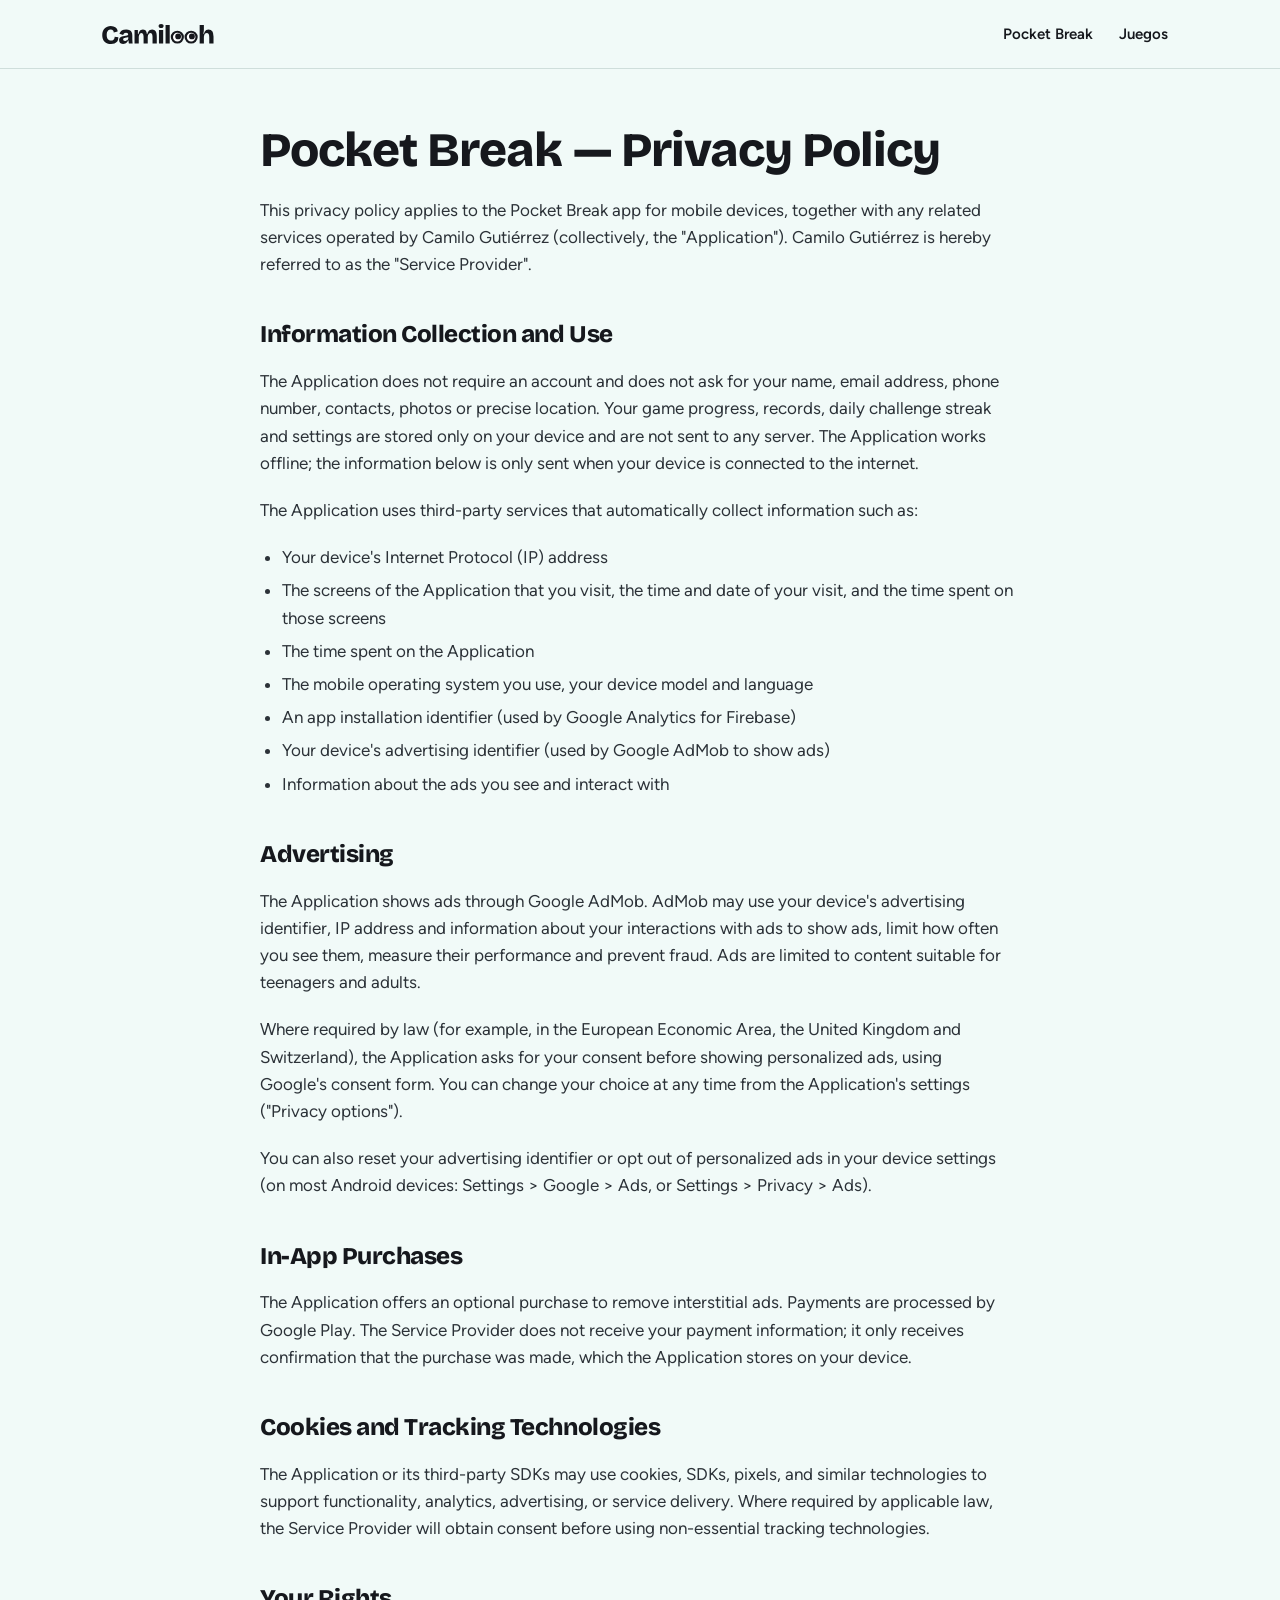
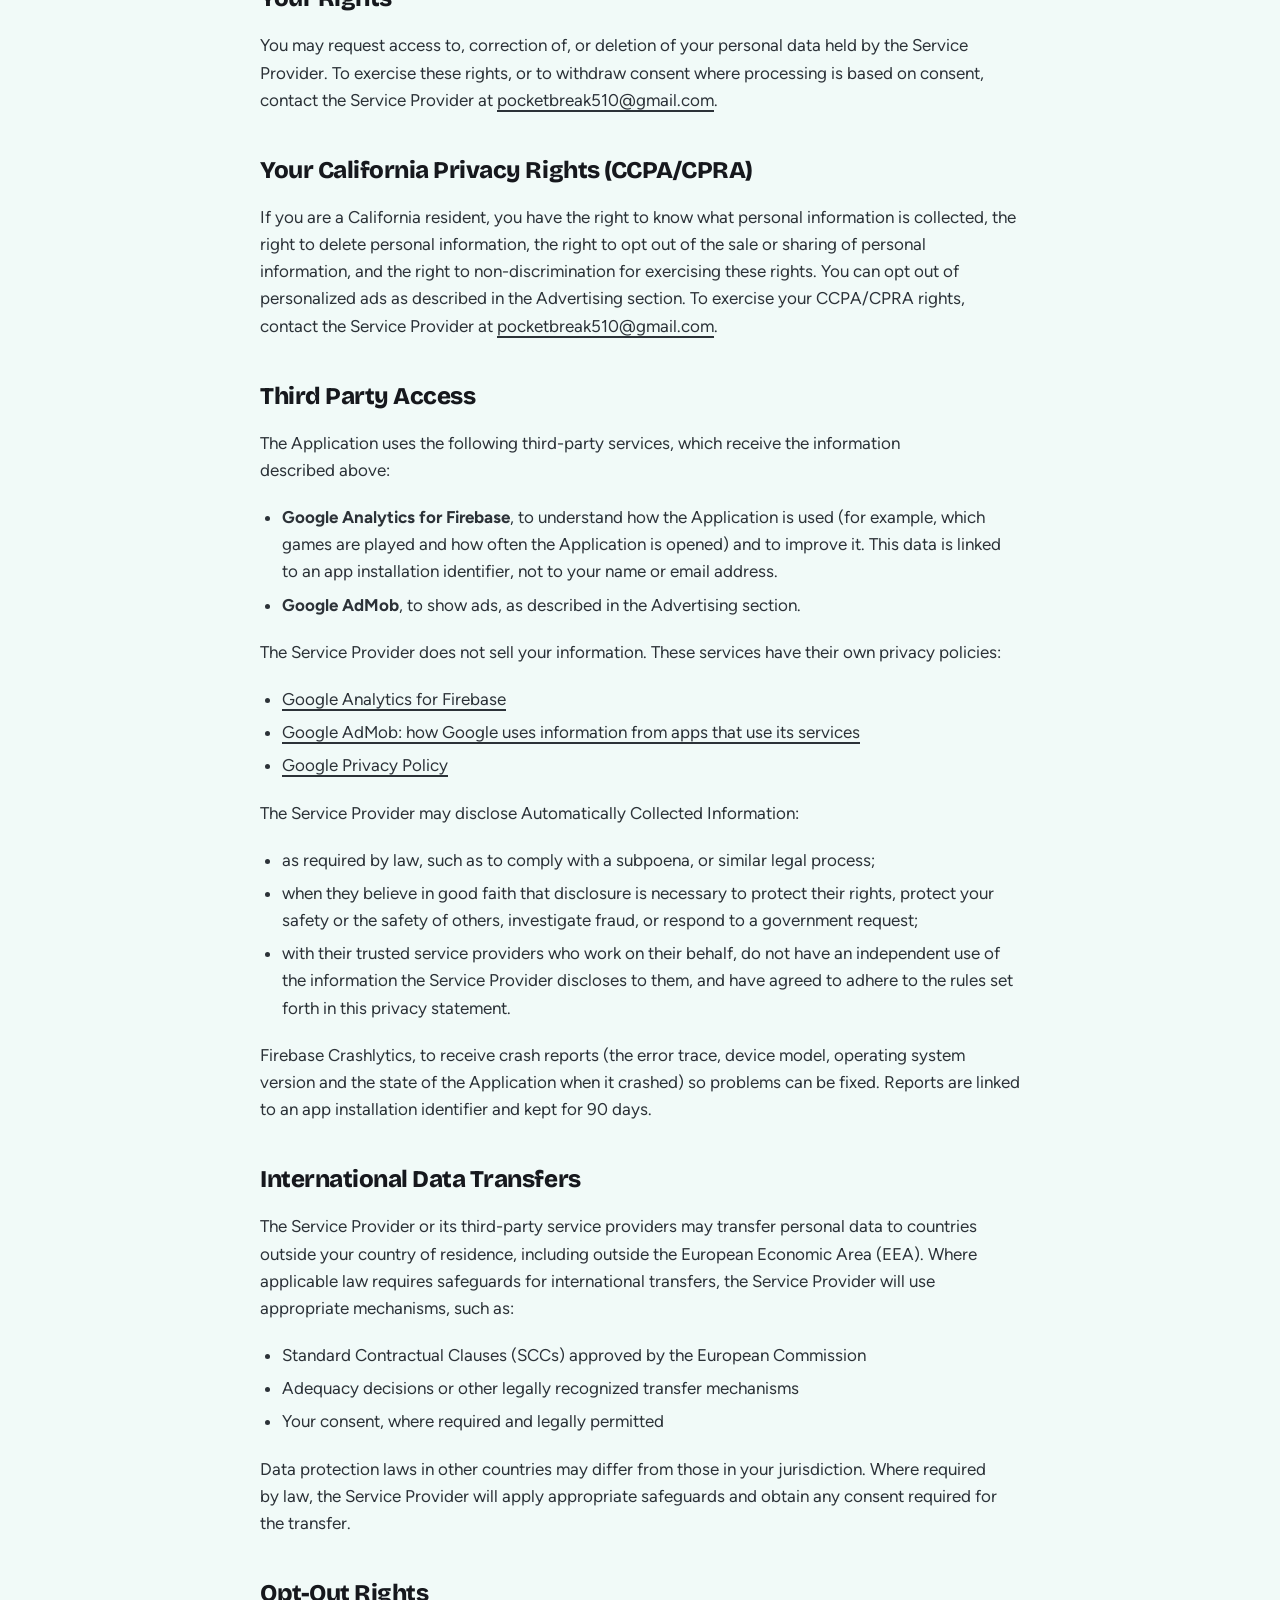
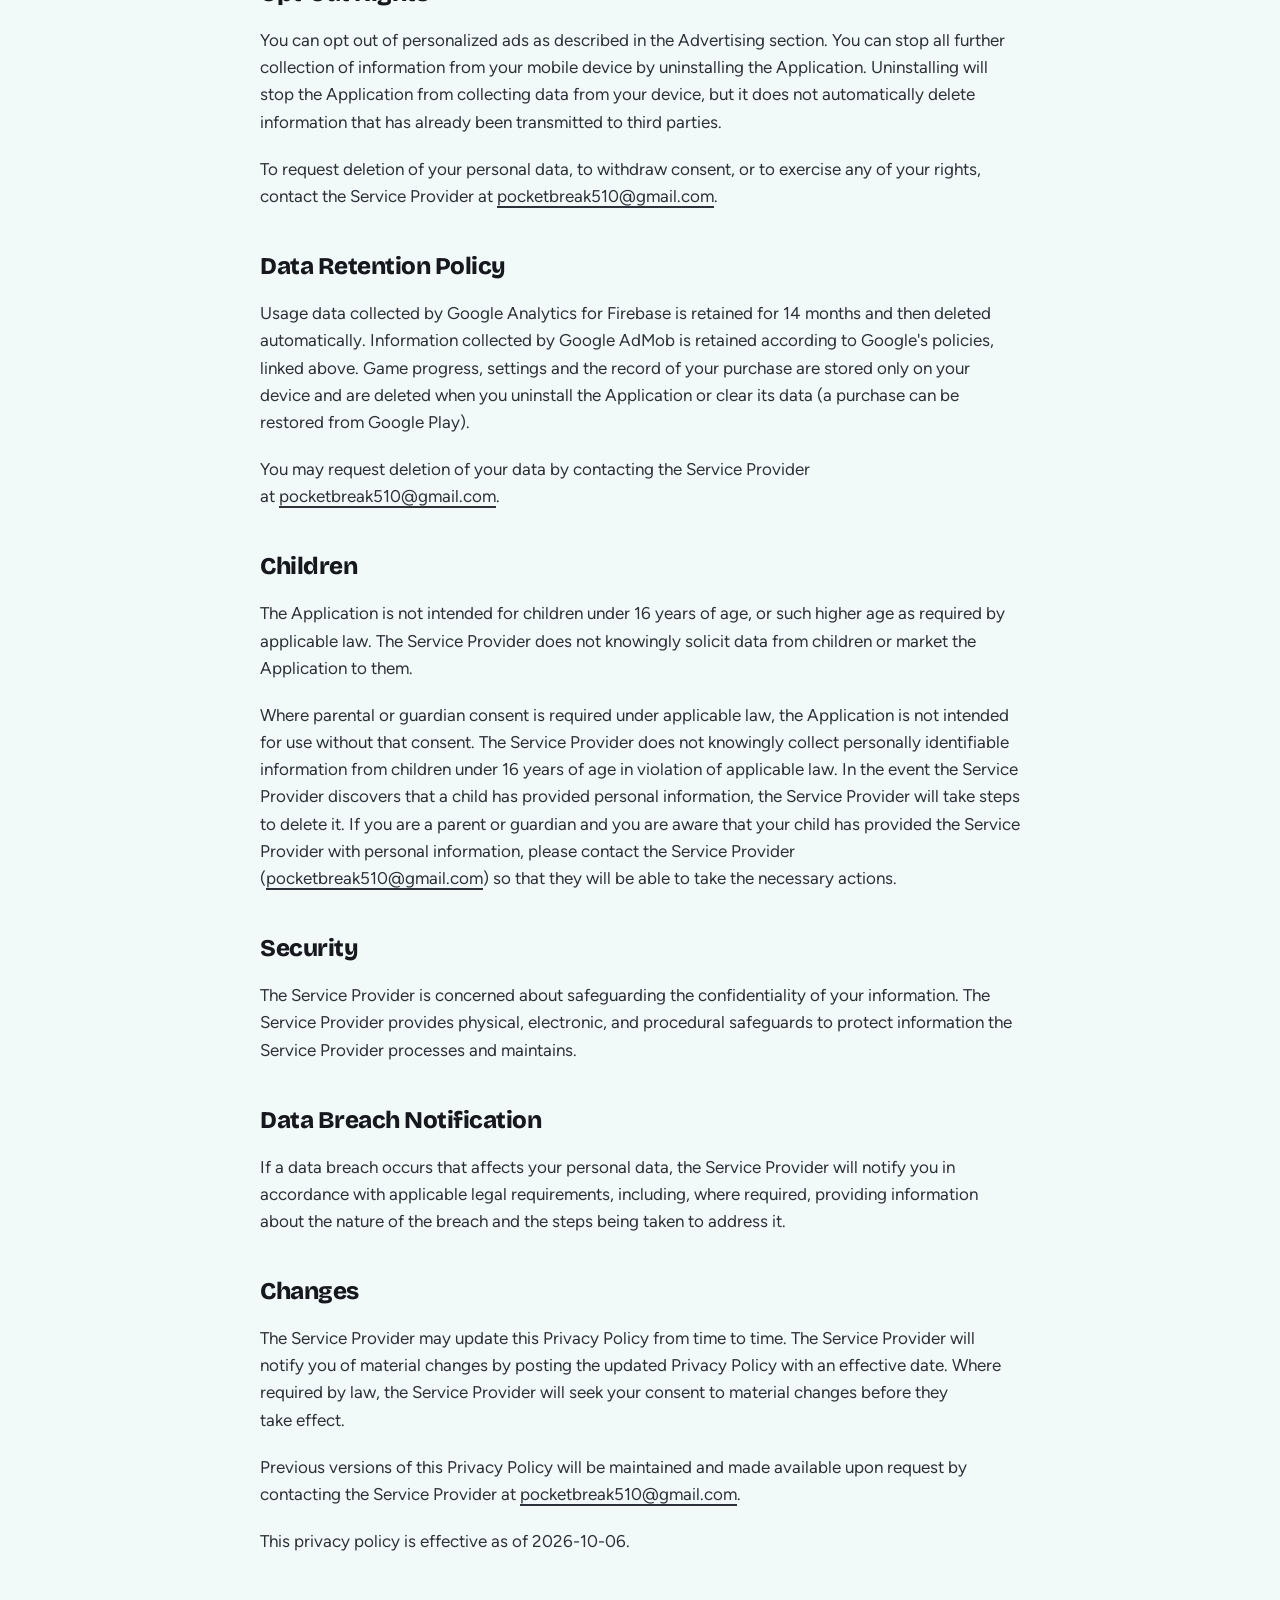
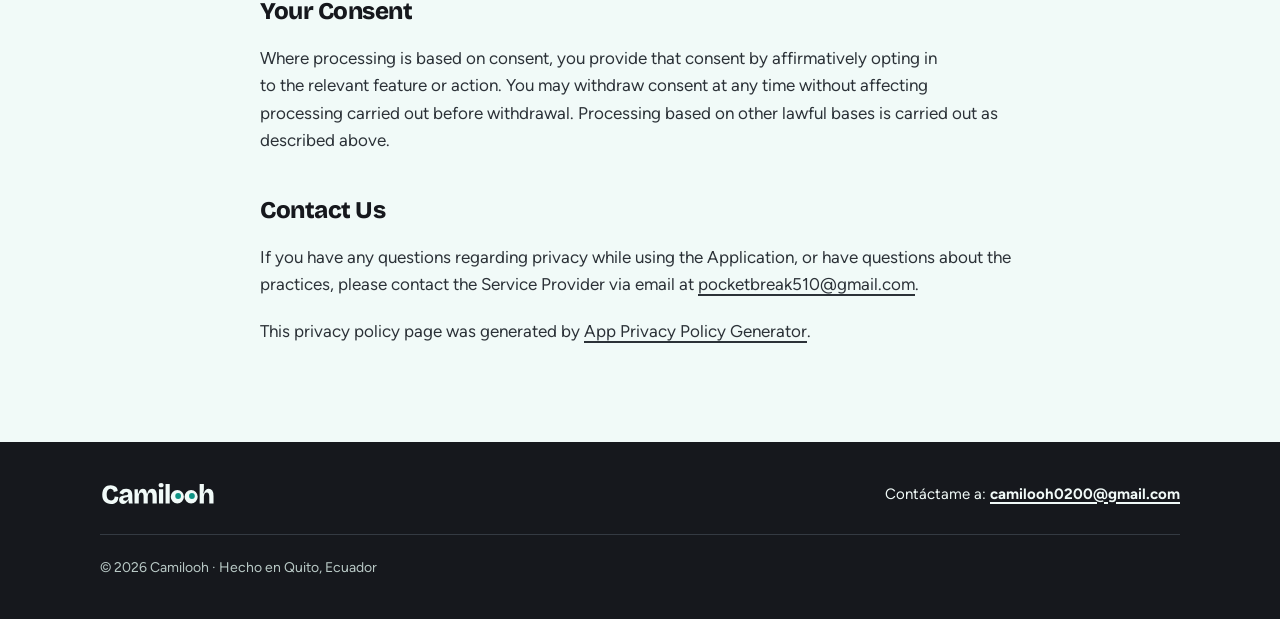
==== juegos/pocket-break/privacidad/index.html @ daf1d714 "Añadir la política de privacidad de Pocket Break a la web Copia íntegra de la política publicada en " ====
<!doctype html>
<html lang="en">
<head>
  <meta charset="utf-8">
  <meta name="viewport" content="width=device-width, initial-scale=1, viewport-fit=cover">
  <title>Privacy Policy · Pocket Break · Camilooh</title>
  <meta name="description" content="Privacy policy of Pocket Break, by Camilooh.">
  <meta name="theme-color" content="#F1FAF8">
  <link rel="icon" href="../../../assets/img/camilooh-icono.svg" type="image/svg+xml">
  <link rel="stylesheet" href="../../../assets/styles.css">
</head>
<body>
  <header class="cabecera con-borde">
    <div class="contenedor">
      <a href="../../../" aria-label="Camilooh"><img class="marca" src="../../../assets/img/camilooh-logo-tinta.svg" alt="Camilooh" width="116" height="30"></a>
      <nav aria-label="Principal"><ul class="menu"><li><a href="../" lang="es">Pocket Break</a></li><li><a href="../../../#juegos" lang="es">Juegos</a></li></ul></nav>
    </div>
  </header>

  <main class="documento">
    <div class="contenedor">
      <h1>Pocket Break — Privacy Policy</h1>
      <p>This privacy policy applies to the Pocket Break app for mobile devices, together with any related services operated by Camilo Gutiérrez (collectively, the "Application"). Camilo Gutiérrez is hereby referred to as the "Service Provider".</p>
      <h2>Information Collection and Use</h2>
      <p>The Application does not require an account and does not ask for your name, email address, phone number, contacts, photos or precise location. Your game progress, records, daily challenge streak and settings are stored only on your device and are not sent to any server. The Application works offline; the information below is only sent when your device is connected to the internet.</p>
      <p>The Application uses third-party services that automatically collect information such as:</p>
      <ul>
        <li>Your device's Internet Protocol (IP) address</li>
        <li>The screens of the Application that you visit, the time and date of your visit, and the time spent on those screens</li>
        <li>The time spent on the Application</li>
        <li>The mobile operating system you use, your device model and language</li>
        <li>An app installation identifier (used by Google Analytics for Firebase)</li>
        <li>Your device's advertising identifier (used by Google AdMob to show ads)</li>
        <li>Information about the ads you see and interact with</li>
      </ul>
      <h2>Advertising</h2>
      <p>The Application shows ads through Google AdMob. AdMob may use your device's advertising identifier, IP address and information about your interactions with ads to show ads, limit how often you see them, measure their performance and prevent fraud. Ads are limited to content suitable for teenagers and adults.</p>
      <p>Where required by law (for example, in the European Economic Area, the United Kingdom and Switzerland), the Application asks for your consent before showing personalized ads, using Google's consent form. You can change your choice at any time from the Application's settings ("Privacy options").</p>
      <p>You can also reset your advertising identifier or opt out of personalized ads in your device settings (on most Android devices: Settings &gt; Google &gt; Ads, or Settings &gt; Privacy &gt; Ads).</p>
      <h2>In-App Purchases</h2>
      <p>The Application offers an optional purchase to remove interstitial ads. Payments are processed by Google Play. The Service Provider does not receive your payment information; it only receives confirmation that the purchase was made, which the Application stores on your device.</p>
      <h2>Cookies and Tracking Technologies</h2>
      <p>The Application or its third-party SDKs may use cookies, SDKs, pixels, and similar technologies to support functionality, analytics, advertising, or service delivery. Where required by applicable law, the Service Provider will obtain consent before using non-essential tracking technologies.</p>
      <h2>Your Rights</h2>
      <p>You may request access to, correction of, or deletion of your personal data held by the Service Provider. To exercise these rights, or to withdraw consent where processing is based on consent, contact the Service Provider at <a href="mailto:pocketbreak510@gmail.com">pocketbreak510@gmail.com</a>.</p>
      <h2>Your California Privacy Rights (CCPA/CPRA)</h2>
      <p>If you are a California resident, you have the right to know what personal information is collected, the right to delete personal information, the right to opt out of the sale or sharing of personal information, and the right to non-discrimination for exercising these rights. You can opt out of personalized ads as described in the Advertising section. To exercise your CCPA/CPRA rights, contact the Service Provider at <a href="mailto:pocketbreak510@gmail.com">pocketbreak510@gmail.com</a>.</p>
      <h2>Third Party Access</h2>
      <p>The Application uses the following third-party services, which receive the information described above:</p>
      <ul>
        <li><strong>Google Analytics for Firebase</strong>, to understand how the Application is used (for example, which games are played and how often the Application is opened) and to improve it. This data is linked to an app installation identifier, not to your name or email address.</li>
        <li><strong>Google AdMob</strong>, to show ads, as described in the Advertising section.</li>
      </ul>
      <p>The Service Provider does not sell your information. These services have their own privacy policies:</p>
      <ul>
        <li><a href="https://firebase.google.com/support/privacy" target="_blank" rel="noopener">Google Analytics for Firebase</a></li>
        <li><a href="https://policies.google.com/technologies/partner-sites" target="_blank" rel="noopener">Google AdMob: how Google uses information from apps that use its services</a></li>
        <li><a href="https://policies.google.com/privacy" target="_blank" rel="noopener">Google Privacy Policy</a></li>
      </ul>
      <p>The Service Provider may disclose Automatically Collected Information:</p>
      <ul>
        <li>as required by law, such as to comply with a subpoena, or similar legal process;</li>
        <li>when they believe in good faith that disclosure is necessary to protect their rights, protect your safety or the safety of others, investigate fraud, or respond to a government request;</li>
        <li>with their trusted service providers who work on their behalf, do not have an independent use of the information the Service Provider discloses to them, and have agreed to adhere to the rules set forth in this privacy statement.</li>
      </ul>
      <p>Firebase Crashlytics, to receive crash reports (the error trace, device model, operating system version and the state of the Application when it crashed) so problems can be fixed. Reports are linked to an app installation identifier and kept for 90 days.</p>
      <h2>International Data Transfers</h2>
      <p>The Service Provider or its third-party service providers may transfer personal data to countries outside your country of residence, including outside the European Economic Area (EEA). Where applicable law requires safeguards for international transfers, the Service Provider will use appropriate mechanisms, such as:</p>
      <ul>
        <li>Standard Contractual Clauses (SCCs) approved by the European Commission</li>
        <li>Adequacy decisions or other legally recognized transfer mechanisms</li>
        <li>Your consent, where required and legally permitted</li>
      </ul>
      <p>Data protection laws in other countries may differ from those in your jurisdiction. Where required by law, the Service Provider will apply appropriate safeguards and obtain any consent required for the transfer.</p>
      <h2>Opt-Out Rights</h2>
      <p>You can opt out of personalized ads as described in the Advertising section. You can stop all further collection of information from your mobile device by uninstalling the Application. Uninstalling will stop the Application from collecting data from your device, but it does not automatically delete information that has already been transmitted to third parties.</p>
      <p>To request deletion of your personal data, to withdraw consent, or to exercise any of your rights, contact the Service Provider at <a href="mailto:pocketbreak510@gmail.com">pocketbreak510@gmail.com</a>.</p>
      <h2>Data Retention Policy</h2>
      <p>Usage data collected by Google Analytics for Firebase is retained for 14 months and then deleted automatically. Information collected by Google AdMob is retained according to Google's policies, linked above. Game progress, settings and the record of your purchase are stored only on your device and are deleted when you uninstall the Application or clear its data (a purchase can be restored from Google Play).</p>
      <p>You may request deletion of your data by contacting the Service Provider at <a href="mailto:pocketbreak510@gmail.com">pocketbreak510@gmail.com</a>.</p>
      <h2>Children</h2>
      <p>The Application is not intended for children under 16 years of age, or such higher age as required by applicable law. The Service Provider does not knowingly solicit data from children or market the Application to them.</p>
      <p>Where parental or guardian consent is required under applicable law, the Application is not intended for use without that consent. The Service Provider does not knowingly collect personally identifiable information from children under 16 years of age in violation of applicable law. In the event the Service Provider discovers that a child has provided personal information, the Service Provider will take steps to delete it. If you are a parent or guardian and you are aware that your child has provided the Service Provider with personal information, please contact the Service Provider (<a href="mailto:pocketbreak510@gmail.com">pocketbreak510@gmail.com</a>) so that they will be able to take the necessary actions.</p>
      <h2>Security</h2>
      <p>The Service Provider is concerned about safeguarding the confidentiality of your information. The Service Provider provides physical, electronic, and procedural safeguards to protect information the Service Provider processes and maintains.</p>
      <h2>Data Breach Notification</h2>
      <p>If a data breach occurs that affects your personal data, the Service Provider will notify you in accordance with applicable legal requirements, including, where required, providing information about the nature of the breach and the steps being taken to address it.</p>
      <h2>Changes</h2>
      <p>The Service Provider may update this Privacy Policy from time to time. The Service Provider will notify you of material changes by posting the updated Privacy Policy with an effective date. Where required by law, the Service Provider will seek your consent to material changes before they take effect.</p>
      <p>Previous versions of this Privacy Policy will be maintained and made available upon request by contacting the Service Provider at <a href="mailto:pocketbreak510@gmail.com">pocketbreak510@gmail.com</a>.</p>
      <p>This privacy policy is effective as of 2026-10-06.</p>
      <h2>Your Consent</h2>
      <p>Where processing is based on consent, you provide that consent by affirmatively opting in to the relevant feature or action. You may withdraw consent at any time without affecting processing carried out before withdrawal. Processing based on other lawful bases is carried out as described above.</p>
      <h2>Contact Us</h2>
      <p>If you have any questions regarding privacy while using the Application, or have questions about the practices, please contact the Service Provider via email at <a href="mailto:pocketbreak510@gmail.com">pocketbreak510@gmail.com</a>.</p>
      <p>This privacy policy page was generated by <a href="https://app-privacy-policy-generator.nisrulz.com/" target="_blank" rel="noopener">App Privacy Policy Generator</a>.</p>
    </div>
  </main>

  <footer class="pie" lang="es">
    <div class="contenedor">
      <div class="pie-arriba">
        <img class="marca" src="../../../assets/img/camilooh-logo-claro.svg" alt="Camilooh" width="116" height="30">
        <p class="pie-contacto">Contáctame a: <a href="mailto:camilooh0200@gmail.com">camilooh0200@gmail.com</a></p>
      </div>
      <div class="pie-abajo"><p>© 2026 Camilooh · Hecho en Quito, Ecuador</p></div>
    </div>
  </footer>
</body>
</html>
---- assets/styles.css ----
/* Camilooh — el álbum de cromos. Colores y fuentes de la guía de marca. */

@font-face { font-family: 'Bricolage Grotesque'; font-weight: 800; font-display: swap; src: url('fonts/bricolage-grotesque-latin-800-normal.woff2') format('woff2'); }
@font-face { font-family: 'Figtree'; font-weight: 400; font-display: swap; src: url('fonts/figtree-latin-400-normal.woff2') format('woff2'); }
@font-face { font-family: 'Figtree'; font-weight: 600; font-display: swap; src: url('fonts/figtree-latin-600-normal.woff2') format('woff2'); }
@font-face { font-family: 'Figtree'; font-weight: 700; font-display: swap; src: url('fonts/figtree-latin-700-normal.woff2') format('woff2'); }

:root {
  --verde: #0E9384;
  --tapa: #0A6F64;          /* tapas del álbum: fondos con texto encima */
  --tinta: #16181D;
  --rosa: #FF4F8B;
  --amarillo: #FFE066;
  --papel: #F1FAF8;          /* hojas del álbum */
  --blanco: #FFFFFF;          /* borde troquelado de los cromos */
  --gris: #4F5A61;
  --hueco: #9DB3AF;          /* línea punteada de los huecos */
  --linea: #CFDEDB;

  --f-titulo: 'Bricolage Grotesque', 'Segoe UI', system-ui, sans-serif;
  --f-texto: 'Figtree', system-ui, -apple-system, 'Segoe UI', sans-serif;

  --ancho: 1080px;
  --radio-cromo: 14px;
  color-scheme: light;
  accent-color: var(--verde);
}

* { box-sizing: border-box; }
html { scroll-behavior: smooth; -webkit-text-size-adjust: 100%; scrollbar-color: var(--verde) var(--papel); }
@media (prefers-reduced-motion: reduce) { html { scroll-behavior: auto; } }
body { margin: 0; background: var(--papel); color: var(--tinta); font: 400 17px/1.6 var(--f-texto); caret-color: var(--verde); -webkit-font-smoothing: antialiased; }
::selection { background: var(--verde); color: var(--papel); }
img, svg { display: block; max-width: 100%; height: auto; }
a { color: inherit; text-decoration-thickness: 1.5px; text-underline-offset: .22em; }
h1, h2, h3 { margin: 0; font-family: var(--f-titulo); font-weight: 800; letter-spacing: -.02em; line-height: 1.08; text-wrap: balance; }
p { margin: 0; text-wrap: pretty; }
:focus-visible { outline: 3px solid var(--rosa); outline-offset: 3px; border-radius: 4px; }

.contenedor { width: 100%; max-width: calc(var(--ancho) + 40px); margin: 0 auto; padding-left: max(20px, env(safe-area-inset-left, 0px)); padding-right: max(20px, env(safe-area-inset-right, 0px)); }
.saltar { position: absolute; left: -999px; top: 8px; background: var(--tinta); color: var(--papel); padding: 10px 14px; border-radius: 8px; z-index: 20; }
.saltar:focus { left: 8px; }

/* ---------- Botones ---------- */
.boton {
  display: inline-flex; align-items: center; gap: 10px;
  font: 700 15px/1 var(--f-texto); text-decoration: none; white-space: nowrap;
  padding: 14px 20px; border-radius: 999px; border: 2px solid var(--tinta);
  background: var(--tinta); color: var(--papel);
  transition: background-color .18s, color .18s, border-color .18s, transform .12s;
}
.boton:hover { background: var(--tapa); border-color: var(--tapa); }
.boton:active { transform: scale(.97); }
.boton svg { width: 16px; height: 16px; flex: none; }
.boton-linea { background: transparent; color: var(--tinta); }
.boton-linea:hover { background: var(--tinta); color: var(--papel); border-color: var(--tinta); }
@media (prefers-reduced-motion: reduce) { .boton { transition: none; } }

/* ---------- Cabecera ---------- */
.cabecera { position: sticky; top: env(safe-area-inset-top, 0px); z-index: 10; background: var(--papel); border-bottom: 1px solid transparent; transition: border-color .2s; }
body::before { content: ""; position: fixed; inset: 0 0 auto; height: env(safe-area-inset-top, 0px); background: var(--papel); z-index: 11; }
.cabecera.con-borde { border-bottom-color: var(--linea); }
.cabecera .contenedor { display: flex; align-items: center; justify-content: space-between; gap: 16px; padding-block: 14px; }
.cabecera .marca { width: 116px; }
.menu { display: flex; gap: 2px; list-style: none; margin: 0; padding: 0; }
.menu a { display: block; padding: 8px 12px; font-weight: 600; font-size: 15px; text-decoration: none; border-radius: 999px; transition: background-color .15s; }
.menu a:hover { background: var(--blanco); }
@media (max-width: 520px) { .menu li.opcional { display: none; } .cabecera .marca { width: 104px; } .menu a { padding: 8px 10px; } }

/* ---------- Tapa del álbum ---------- */
.tapa { padding-block: clamp(20px, 3vw, 32px) 0; }
.tapa-frente {
  background: var(--tapa); color: var(--papel); border-radius: 22px;
  padding: clamp(28px, 5vw, 56px); display: grid; grid-template-columns: 1fr; gap: 24px;
  position: relative; overflow: hidden;
}
.tapa-frente::after { /* lomo del álbum */
  content: ""; position: absolute; inset: 0 auto 0 0; width: 14px; background: rgba(0, 0, 0, .14);
}
.tapa-frente .logo-tapa { margin: 0; width: min(100%, 420px); grid-column: 1 / -1; }
.tapa-frente .bajada { font-size: clamp(17px, 1.6vw, 19px); line-height: 1.55; max-width: 52ch; }

/* ---------- Hojas del álbum ---------- */
.hoja { padding-block: clamp(56px, 8vw, 96px); position: relative; }
.hoja + .hoja { border-top: 1px solid var(--linea); }
.hoja-cabeza { display: flex; flex-wrap: wrap; align-items: baseline; justify-content: space-between; gap: 8px 24px; margin-bottom: clamp(28px, 4vw, 44px); }
.hoja-cabeza h2 { font-size: clamp(30px, 3.6vw, 42px); }
.hoja-cabeza p { color: var(--gris); max-width: 46ch; }

/* Página del dueño */
.dueno { display: grid; grid-template-columns: minmax(0, 5fr) minmax(0, 7fr); gap: clamp(28px, 5vw, 72px); align-items: start; }
.dueno h2 { font-size: clamp(28px, 3.2vw, 38px); }
.dueno .acciones { display: flex; flex-wrap: wrap; gap: 10px; margin-top: 24px; }
.dueno .pegatina-ojos { width: 120px; margin-top: 28px; background: var(--verde); border: 6px solid var(--blanco); border-radius: 18px; padding: 16px 14px; transform: rotate(-4deg); box-shadow: 0 1px 0 rgba(22, 24, 29, .06), 0 8px 18px rgba(22, 24, 29, .08); }
.campos { margin: 0; }
.campos div { display: grid; grid-template-columns: 8.5em minmax(0, 1fr); gap: 12px; align-items: baseline; padding: 14px 0 6px; border-bottom: 1.5px dotted var(--hueco); }
.campos dt { font-size: 14px; color: var(--gris); }
.campos dd { margin: 0; font-weight: 600; font-size: 18px; color: var(--tapa); }
@media (max-width: 760px) { .dueno { grid-template-columns: 1fr; } }
@media (max-width: 420px) { .campos div { grid-template-columns: 7em minmax(0, 1fr); } .campos dd { font-size: 16px; } }

/* ---------- Colección de juegos ---------- */
.coleccion { display: grid; grid-template-columns: repeat(12, minmax(0, 1fr)); gap: clamp(24px, 4vw, 48px) clamp(20px, 3vw, 36px); align-items: start; }
.casilla { display: flex; flex-direction: column; gap: 18px; min-width: 0; }
.casilla-1 { grid-column: 1 / span 7; }
.casilla-2 { grid-column: 8 / span 5; }
.casilla-3 { grid-column: 8 / span 5; }
@media (max-width: 820px) { .casilla-1, .casilla-2, .casilla-3 { grid-column: 1 / -1; } }

.cromo {
  display: block; text-decoration: none; background: var(--blanco); border-radius: var(--radio-cromo); padding: 10px;
  box-shadow: 0 1px 0 rgba(22, 24, 29, .06), 0 10px 24px rgba(22, 24, 29, .10);
  transform: rotate(-1.4deg); transition: transform .35s cubic-bezier(.2, .8, .2, 1), box-shadow .35s;
}
.cromo:hover, .cromo:focus-visible { transform: rotate(0deg) translateY(-4px); box-shadow: 0 1px 0 rgba(22, 24, 29, .06), 0 18px 36px rgba(22, 24, 29, .14); }
@media (prefers-reduced-motion: reduce) { .cromo { transition: none; } .cromo:hover, .cromo:focus-visible { transform: rotate(-1.4deg); } }
.cromo .imagen { border-radius: 8px; overflow: hidden; aspect-ratio: 16 / 10; background: #EBDDC2; }
.cromo .imagen img { width: 100%; height: 100%; object-fit: cover; }
.cromo .pie-cromo { display: flex; align-items: center; justify-content: space-between; gap: 12px; padding: 12px 6px 4px; }
.cromo .nombre { font: 800 22px/1 var(--f-titulo); letter-spacing: -.02em; }
.numero { font: 800 15px/1 var(--f-titulo); font-variant-numeric: tabular-nums; background: var(--amarillo); color: var(--tinta); border-radius: 999px; padding: 6px 10px; }

.leyenda { display: flex; flex-direction: column; gap: 12px; align-items: flex-start; padding-inline: 4px; }
.leyenda p { color: var(--gris); max-width: 46ch; }
.leyenda .resumen { color: var(--tinta); font-size: 18px; }
.vida { display: flex; flex-wrap: wrap; align-items: center; gap: 6px; list-style: none; margin: 0; padding: 0; font-size: 14px; color: var(--gris); }
.vida li { display: inline-flex; align-items: center; gap: 6px; }
.vida li + li::before { content: ""; width: 18px; height: 1.5px; background: var(--hueco); }
.vida .hecho { color: var(--tapa); font-weight: 700; }
.chips { display: flex; flex-wrap: wrap; gap: 6px; list-style: none; margin: 0; padding: 0; }
.chips li { font-size: 13px; font-weight: 600; padding: 5px 10px; border-radius: 999px; border: 1px solid var(--linea); background: var(--blanco); }

.hueco {
  border: 2px dashed var(--hueco); border-radius: var(--radio-cromo); aspect-ratio: 16 / 10;
  display: grid; place-items: center; position: relative; padding: 20px;
}
.hueco .numero-hueco { position: absolute; top: 12px; left: 14px; font: 800 28px/1 var(--f-titulo); color: var(--hueco); font-variant-numeric: tabular-nums; }
.hueco .ojos { width: min(46%, 160px); }
.hueco-chico { aspect-ratio: auto; min-height: 120px; }
.hueco-chico .numero-hueco { position: static; }

/* ---------- Sobre mí ---------- */
.sobre { display: grid; grid-template-columns: minmax(0, 5fr) minmax(0, 7fr); gap: clamp(28px, 5vw, 72px); }
.sobre h2 { font-size: clamp(30px, 3.6vw, 42px); }
.sobre .texto { display: flex; flex-direction: column; gap: 16px; max-width: 60ch; }
.sobre .texto .lead { font-size: 19px; }
.sobre .texto strong { font-weight: 700; color: var(--tapa); }
.sobre .portafolio { display: flex; flex-wrap: wrap; align-items: center; gap: 16px; padding-top: 18px; border-top: 1.5px dotted var(--hueco); color: var(--gris); }
@media (max-width: 760px) { .sobre { grid-template-columns: 1fr; } }

/* ---------- Sobres de cromos (redes) ---------- */
.sobres li { display: flex; }
.sobres li > .sobre-red { flex: 1; }
.sobres { list-style: none; margin: 0; padding: 0; display: grid; grid-template-columns: repeat(4, minmax(0, 1fr)); gap: 18px; }
.sobre-red {
  --c: var(--tapa); --t: var(--papel);
  position: relative; display: flex; flex-direction: column; justify-content: space-between; gap: 28px; min-height: 200px;
  padding: 30px 18px 26px; border-radius: 10px; background: var(--c); color: var(--t); text-decoration: none;
  transition: transform .3s cubic-bezier(.2, .8, .2, 1);
}
.sobre-red::before, .sobre-red::after { /* bordes sellados del sobre */
  content: ""; position: absolute; left: 0; right: 0; height: 10px;
  background: repeating-linear-gradient(90deg, rgba(0, 0, 0, .16) 0 4px, transparent 4px 8px);
}
.sobre-red::before { top: 0; border-radius: 10px 10px 0 0; }
.sobre-red::after { bottom: 0; border-radius: 0 0 10px 10px; }
.sobre-red .red { font: 800 26px/1 var(--f-titulo); letter-spacing: -.02em; }
.sobre-red .usuario { font-weight: 700; font-size: 15px; }
.sobre-red .para { font-size: 14px; line-height: 1.45; }
.sobre-red .abrir { display: inline-flex; align-items: center; gap: 6px; font-weight: 700; font-size: 14px; }
.sobre-red .abrir svg { width: 16px; height: 16px; }
.sobre-red:hover { transform: translateY(-6px) rotate(-1deg); }
.sobres li:nth-child(2) .sobre-red { --c: var(--rosa); --t: var(--tinta); }
.sobres li:nth-child(3) .sobre-red { --c: var(--amarillo); --t: var(--tinta); }
.sobres li:nth-child(4) .sobre-red { --c: var(--tinta); --t: var(--papel); }
@media (max-width: 900px) { .sobres { grid-template-columns: repeat(2, minmax(0, 1fr)); } }
@media (max-width: 420px) { .sobres { grid-template-columns: 1fr; } .sobre-red { min-height: 0; } }
@media (prefers-reduced-motion: reduce) { .sobre-red { transition: none; } .sobre-red:hover { transform: none; } }

/* ---------- Pie ---------- */
.pie { background: var(--tinta); color: #B9C9C6; padding-block: 40px calc(40px + env(safe-area-inset-bottom, 0px)); font-size: 15px; }
.pie .contenedor { display: flex; flex-direction: column; gap: 28px; }
.pie-arriba, .pie-abajo { display: flex; flex-wrap: wrap; align-items: center; justify-content: space-between; gap: 16px 28px; }
.pie-abajo { padding-top: 22px; border-top: 1px solid #343A42; font-size: 14px; }
.pie-contacto { color: var(--papel); }
.pie-contacto a { font-weight: 700; overflow-wrap: anywhere; }
.pie .marca { width: 116px; }
.pie nav ul { display: flex; flex-wrap: wrap; gap: 6px 22px; list-style: none; margin: 0; padding: 0; }
.pie a { color: var(--papel); }

/* ---------- Ojos ---------- */
.pupil { transition: transform .14s ease-out; }
@media (prefers-reduced-motion: reduce) { .pupil { transition: none; } }

/* ---------- Páginas de texto (privacidad) ---------- */
.documento { padding-block: 56px 96px; }
.documento .contenedor { max-width: calc(760px + 40px); display: flex; flex-direction: column; gap: 20px; }
.documento h1 { font-size: clamp(34px, 5vw, 48px); }
.documento h2 { font-size: 24px; margin-top: 24px; }
.documento p, .documento li { color: #2C3238; }
.documento ul { margin: 0; padding-left: 22px; display: flex; flex-direction: column; gap: 6px; }
.documento mark { background: var(--amarillo); padding: 0 4px; border-radius: 4px; }
.nota { background: var(--blanco); border: 1px solid var(--linea); border-radius: 12px; padding: 16px 18px; font-size: 15px; }

/* ---------- Colección: segunda figurita y hueco siguiente ---------- */
.casilla-2 .cromo:not(:hover):not(:focus-visible) { transform: rotate(1.6deg); }
.casilla-3 { grid-column: 1 / -1; display: grid; grid-template-columns: minmax(0, 5fr) minmax(0, 7fr); gap: 18px clamp(20px, 3vw, 36px); align-items: center; }
.casilla-3 .hueco { aspect-ratio: 16 / 8; }
@media (max-width: 820px) { .casilla-3 { grid-template-columns: 1fr; } .casilla-3 .hueco { aspect-ratio: 16 / 9; } }
.leyenda .acciones { display: flex; flex-wrap: wrap; gap: 10px; }

/* ---------- Ficha de juego ---------- */
.volver { display: inline-flex; align-items: center; gap: 6px; font-weight: 600; font-size: 15px; text-decoration: none; color: var(--gris); margin-bottom: clamp(18px, 3vw, 28px); }
.volver:hover { color: var(--tinta); }
.volver svg { width: 16px; height: 16px; }
.ficha { padding-block: clamp(24px, 4vw, 40px) clamp(48px, 7vw, 80px); }
.ficha-grid { display: grid; grid-template-columns: minmax(0, 5fr) minmax(0, 7fr); gap: clamp(28px, 5vw, 64px); align-items: center; }
.ficha-texto { display: flex; flex-direction: column; gap: 16px; align-items: flex-start; }
.ficha-titulo { display: flex; align-items: center; gap: 16px; }
.ficha-icono { width: 76px; flex: none; background: var(--blanco); padding: 5px; border-radius: 22px; transform: rotate(-4deg); box-shadow: 0 1px 0 rgba(22, 24, 29, .06), 0 8px 18px rgba(22, 24, 29, .10); }
.ficha-icono img { border-radius: 17px; }
.ficha h1 { font-size: clamp(32px, 4vw, 44px); }
.ficha .resumen { font-size: 19px; max-width: 44ch; }
.ficha .acciones { display: flex; flex-wrap: wrap; gap: 10px; margin-top: 4px; }
.boton-pronto, .boton-pronto:hover { background: transparent; color: var(--gris); border: 2px dashed var(--hueco); cursor: default; }
@media (max-width: 820px) { .ficha-grid { grid-template-columns: 1fr; } }

.dos-col { display: grid; grid-template-columns: minmax(0, 5fr) minmax(0, 7fr); gap: clamp(20px, 5vw, 72px); align-items: start; }
.dos-col > h2, .dos-col > div > h2 { font-size: clamp(28px, 3.2vw, 38px); }
.dos-col .intro { color: var(--gris); margin-top: 10px; max-width: 34ch; }
@media (max-width: 760px) { .dos-col { grid-template-columns: 1fr; } }

/* Capturas pegadas en la hoja */
.capturas { list-style: none; margin: 0; padding: 8px 0 0; display: grid; grid-template-columns: repeat(var(--n, 4), minmax(0, 1fr)); gap: clamp(14px, 2.4vw, 28px); align-items: start; }
.capturas li { background: var(--blanco); padding: 7px; border-radius: 16px; box-shadow: 0 1px 0 rgba(22, 24, 29, .06), 0 10px 22px rgba(22, 24, 29, .09); transform: rotate(-1.2deg); }
.capturas li:nth-child(even) { transform: rotate(1.2deg); }
.capturas img { width: 100%; border-radius: 10px; }
.pie-capturas { color: var(--gris); font-size: 14px; margin-top: 18px; }
@media (max-width: 700px) {
  .capturas { display: flex; overflow-x: auto; scroll-snap-type: x mandatory; margin-inline: -20px; padding: 12px 20px 18px; }
  .capturas li { flex: 0 0 62%; scroll-snap-align: center; }
}

/* Notas de diseño */
.notas { list-style: none; margin: 0; padding: 0; counter-reset: nota; }
.notas li { display: grid; grid-template-columns: 2.6em minmax(0, 1fr); gap: 6px 14px; padding: 18px 0 20px; border-bottom: 1.5px dotted var(--hueco); counter-increment: nota; }
.notas li:first-child { padding-top: 4px; }
.notas li::before { content: counter(nota, decimal-leading-zero); font: 800 22px/1.15 var(--f-titulo); color: var(--hueco); grid-row: span 2; font-variant-numeric: tabular-nums; }
.notas h3 { font-size: 20px; letter-spacing: -.01em; }
.notas p { color: var(--gris); max-width: 60ch; }

/* Novedades */
.novedades { list-style: none; margin: 0; padding: 0; display: flex; flex-direction: column; gap: 12px; }
.novedades li { background: var(--blanco); border: 1px solid var(--linea); border-radius: 12px; padding: 16px 18px; display: grid; grid-template-columns: 10em minmax(0, 1fr); gap: 4px 18px; }
.novedades .version { font: 800 17px/1.3 var(--f-titulo); }
.novedades .version span { display: block; font: 600 14px/1.4 var(--f-texto); color: var(--gris); }
.novedades p { color: #2C3238; }
@media (max-width: 520px) { .novedades li { grid-template-columns: 1fr; } }

/* Soporte */
.soporte { background: var(--tapa); color: var(--papel); border-radius: 22px; padding: clamp(24px, 4vw, 40px); display: flex; flex-wrap: wrap; align-items: center; justify-content: space-between; gap: 16px 32px; }
.soporte h2 { font-size: clamp(24px, 2.6vw, 30px); }
.soporte p { max-width: 52ch; margin-top: 8px; }
.soporte a { font-weight: 700; overflow-wrap: anywhere; }
.soporte .enlaces { display: flex; flex-direction: column; gap: 8px; }

/* Fotos del proceso */
.proceso { list-style: none; margin: clamp(36px, 5vw, 56px) 0 0; padding: 0; display: grid; grid-template-columns: repeat(4, minmax(0, 1fr)); gap: clamp(18px, 2.6vw, 30px); }
.proceso figure { margin: 0; background: var(--blanco); padding: 7px 7px 12px; border-radius: 12px; box-shadow: 0 1px 0 rgba(22, 24, 29, .06), 0 10px 22px rgba(22, 24, 29, .09); transform: rotate(-1deg); }
.proceso li:nth-child(even) figure { transform: rotate(1.2deg); }
.proceso img { width: 100%; aspect-ratio: 4 / 3; object-fit: cover; border-radius: 7px; }
.proceso figcaption { font-size: 14px; line-height: 1.45; color: var(--gris); padding: 10px 4px 0; }
.proceso figcaption b { display: block; color: var(--tinta); font-weight: 700; }
@media (max-width: 900px) { .proceso { grid-template-columns: repeat(2, minmax(0, 1fr)); } }
@media (max-width: 420px) { .proceso { grid-template-columns: 1fr; } }

/* Etiquetas de estado: publicado / WIP */
.etiquetas { display: flex; align-items: center; gap: 6px; flex: none; }
.estado { font: 800 13px/1 var(--f-titulo); letter-spacing: .05em; text-transform: uppercase; border-radius: 6px; padding: 7px 9px 6px; white-space: nowrap; }
.estado-publicado { background: var(--tapa); color: var(--papel); }
.estado-wip { background: var(--rosa); color: var(--tinta); }
.ficha-titulo { flex-wrap: wrap; row-gap: 10px; }
.ficha-titulo .estado { align-self: center; }

/* Políticas bilingües */
.documento section { display: flex; flex-direction: column; gap: 14px; }
.documento .meta { color: var(--gris); }
.documento .lang { border-top: 1.5px dotted var(--hueco); margin-top: 32px; padding-top: 40px; }
.documento section h1 { font-size: clamp(30px, 4.4vw, 42px); }
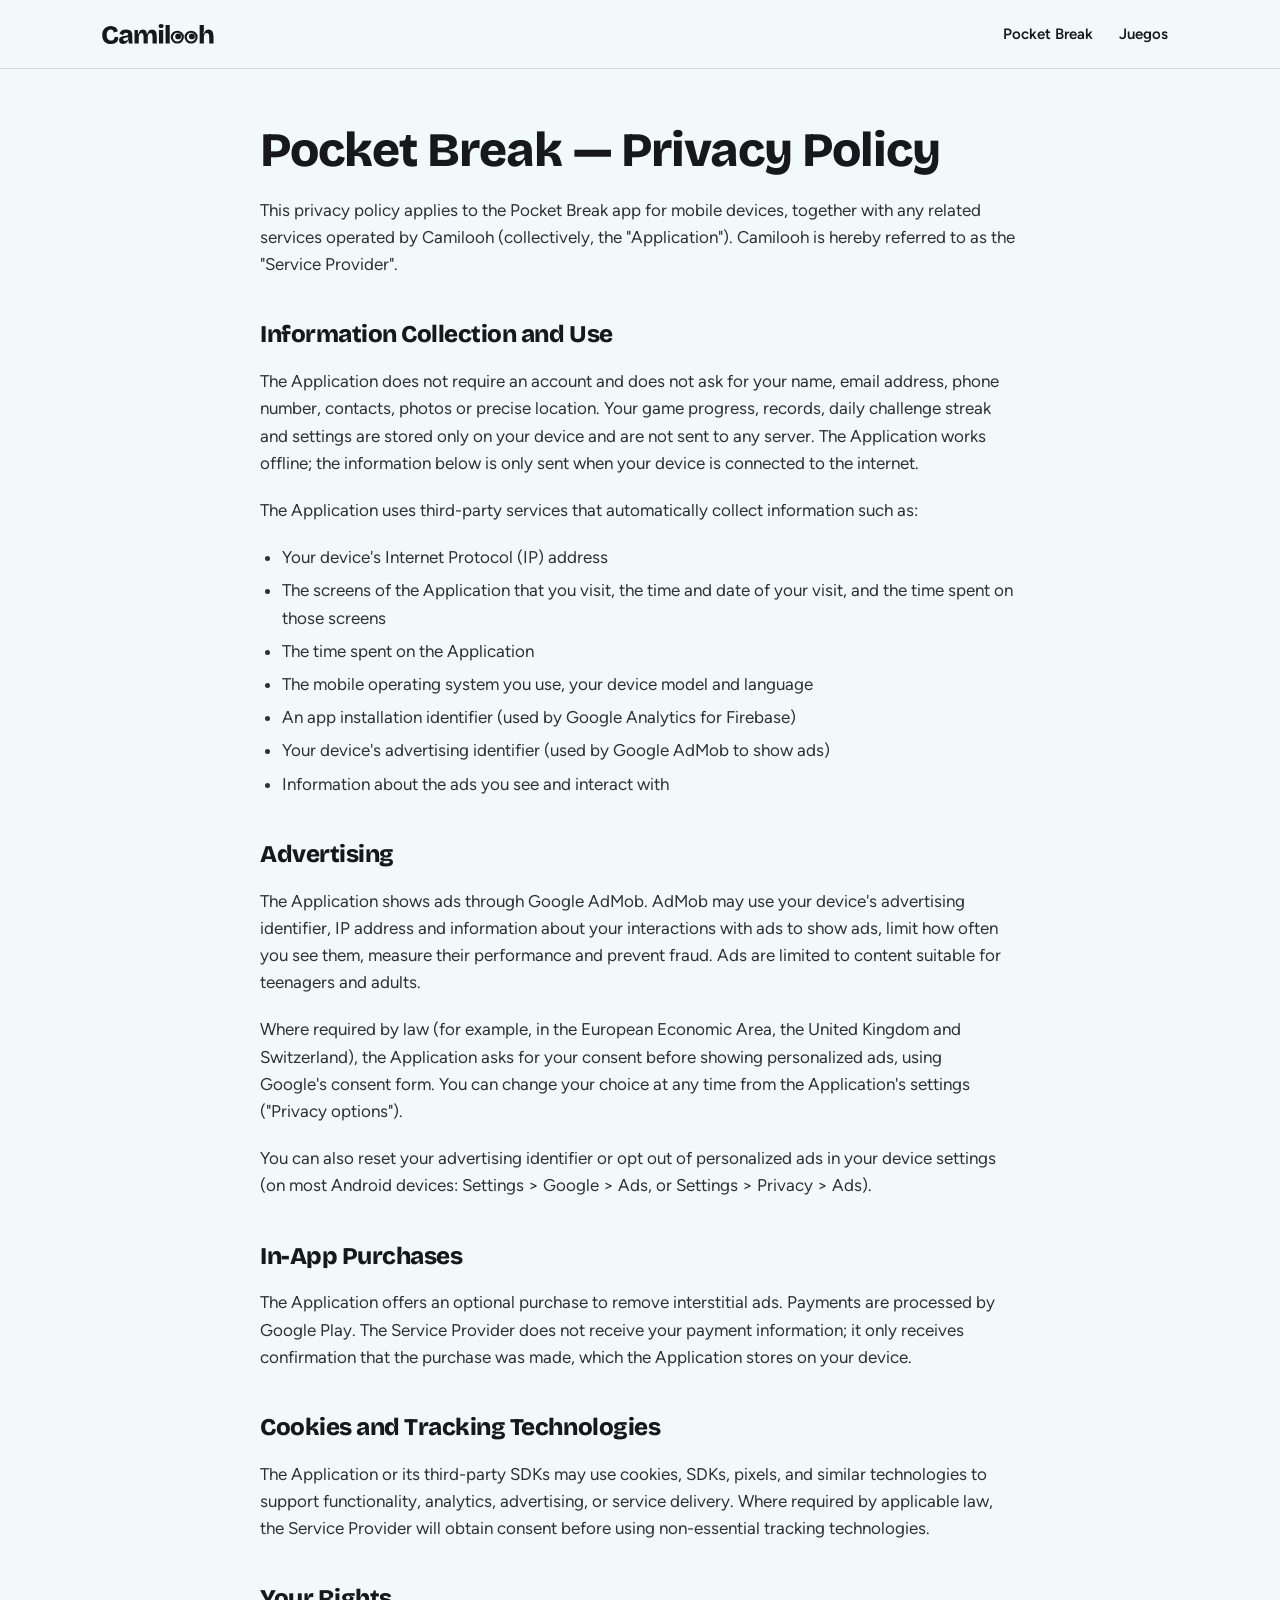
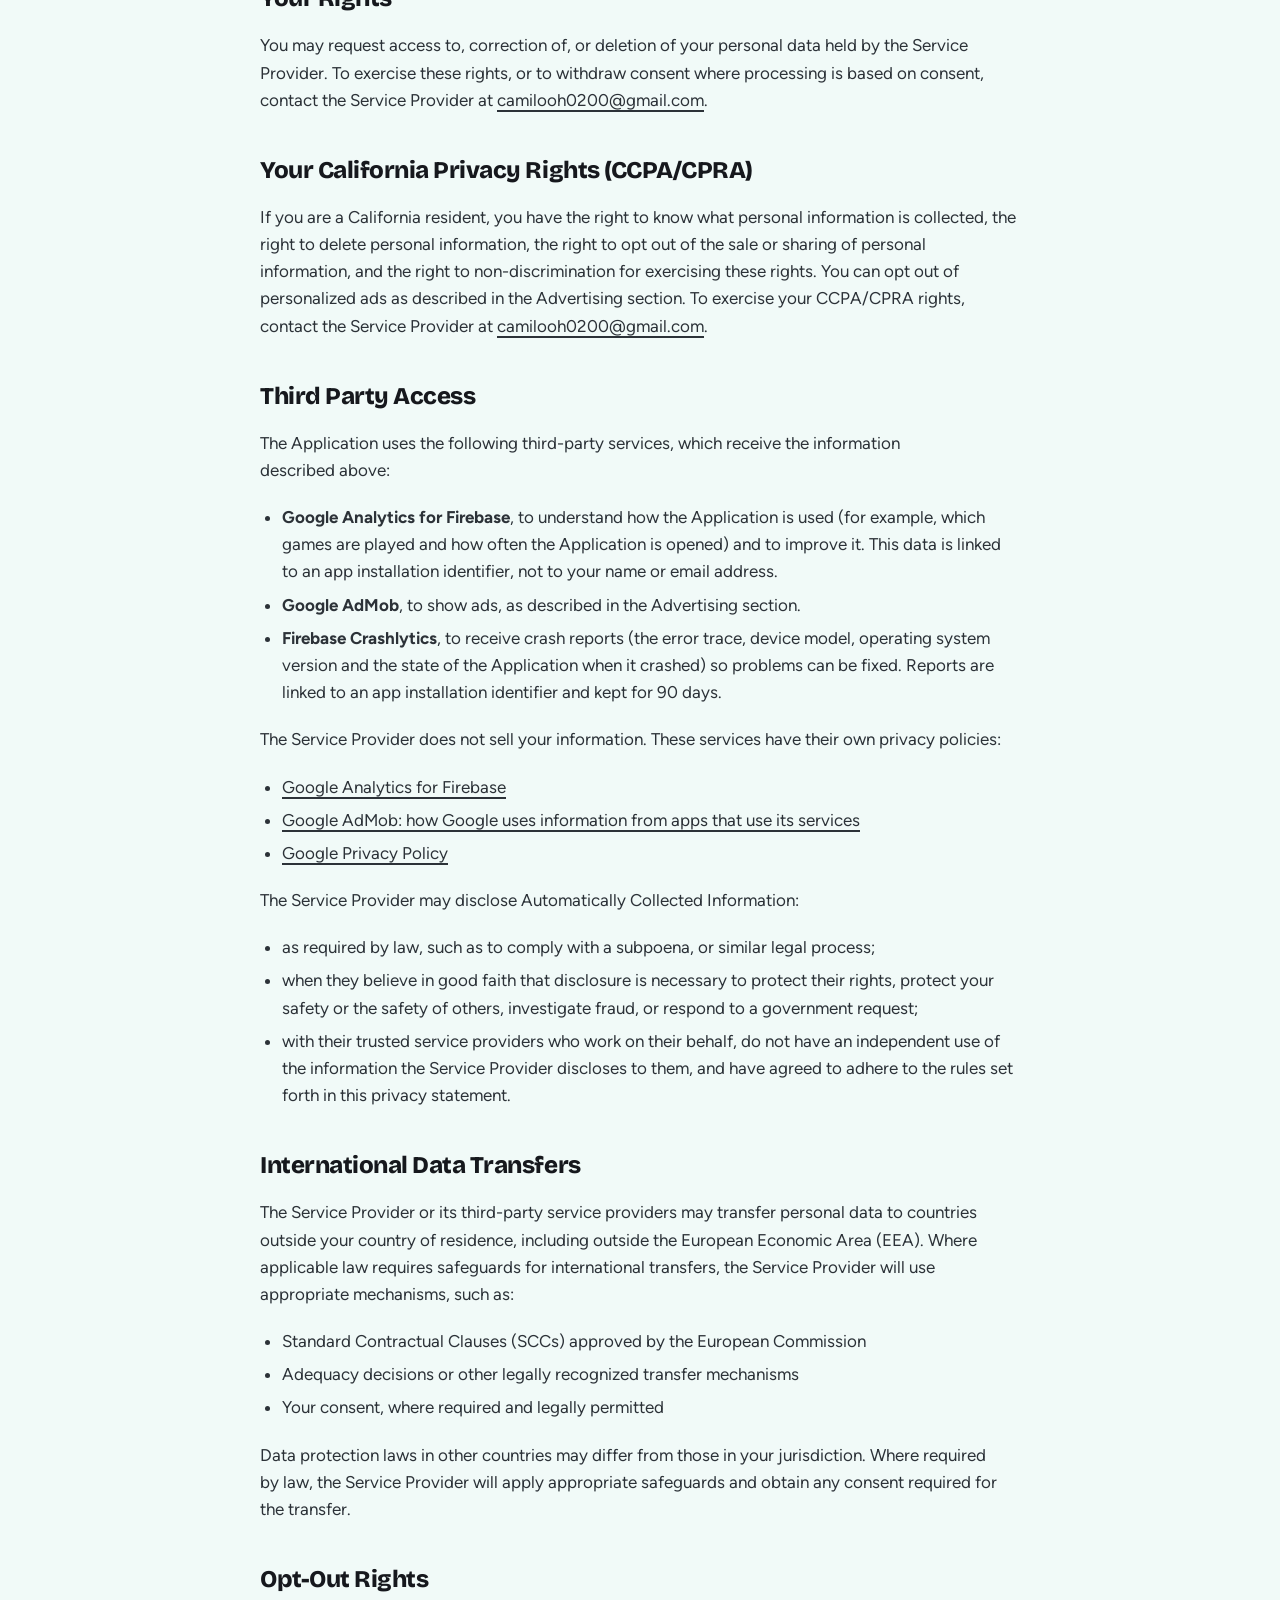
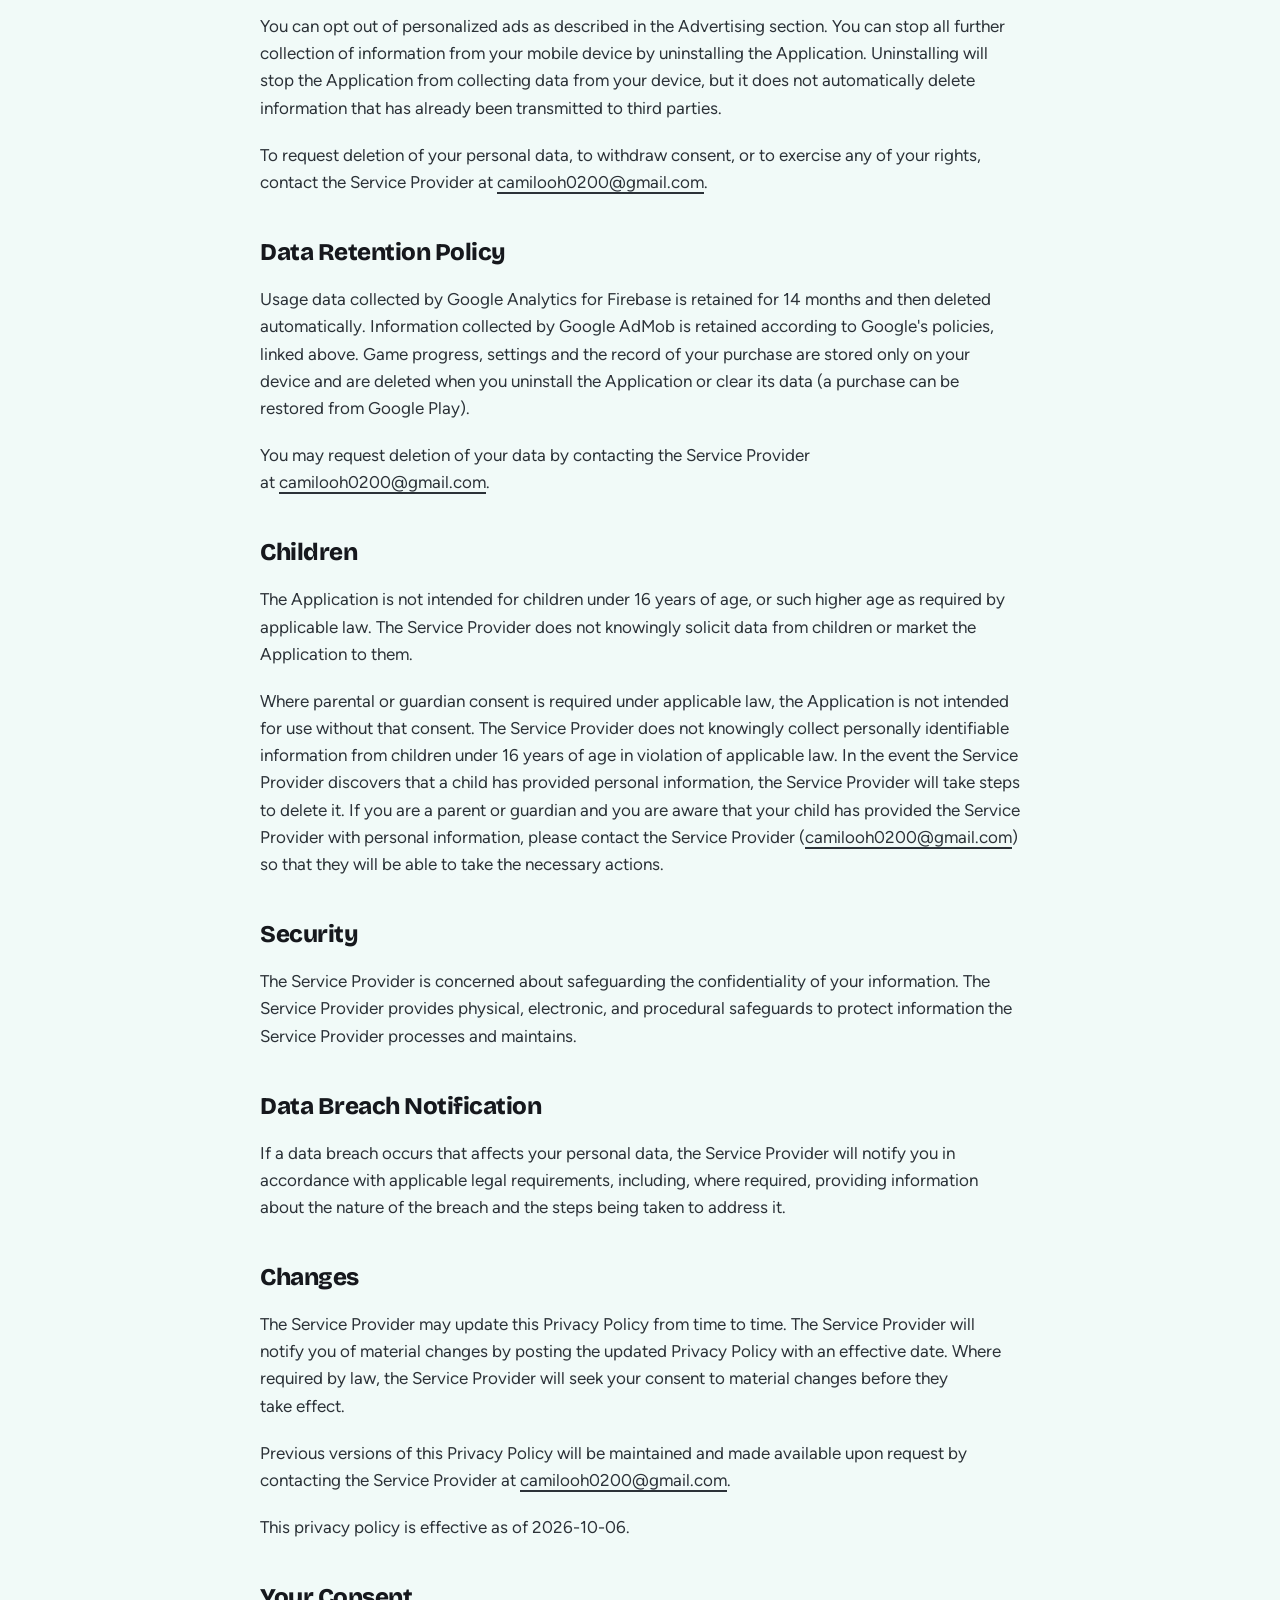
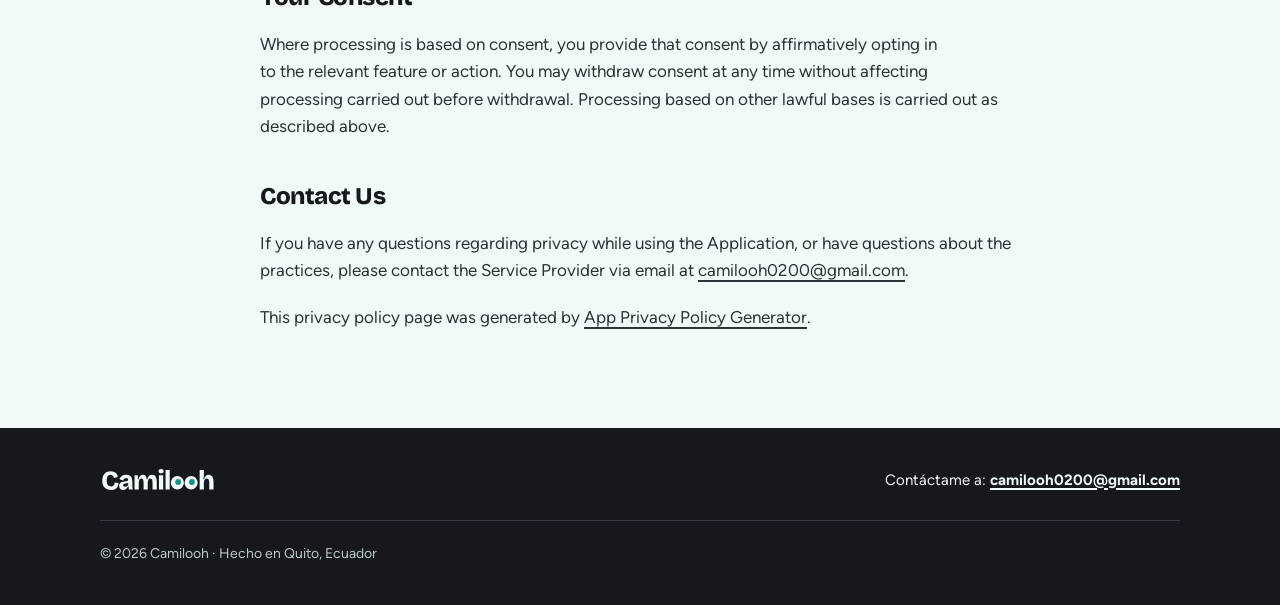
==== commit 6df34f0b: "Política de Pocket Break: correo y nombre del estudio, Crashlytics en la lista Contacto camilooh0200" ====
--- a/juegos/pocket-break/privacidad/index.html
+++ b/juegos/pocket-break/privacidad/index.html
@@ -20,7 +20,7 @@
   <main class="documento">
     <div class="contenedor">
       <h1>Pocket Break — Privacy Policy</h1>
-      <p>This privacy policy applies to the Pocket Break app for mobile devices, together with any related services operated by Camilo Gutiérrez (collectively, the "Application"). Camilo Gutiérrez is hereby referred to as the "Service Provider".</p>
+      <p>This privacy policy applies to the Pocket Break app for mobile devices, together with any related services operated by Camilooh (collectively, the "Application"). Camilooh is hereby referred to as the "Service Provider".</p>
       <h2>Information Collection and Use</h2>
       <p>The Application does not require an account and does not ask for your name, email address, phone number, contacts, photos or precise location. Your game progress, records, daily challenge streak and settings are stored only on your device and are not sent to any server. The Application works offline; the information below is only sent when your device is connected to the internet.</p>
       <p>The Application uses third-party services that automatically collect information such as:</p>
@@ -42,14 +42,15 @@
       <h2>Cookies and Tracking Technologies</h2>
       <p>The Application or its third-party SDKs may use cookies, SDKs, pixels, and similar technologies to support functionality, analytics, advertising, or service delivery. Where required by applicable law, the Service Provider will obtain consent before using non-essential tracking technologies.</p>
       <h2>Your Rights</h2>
-      <p>You may request access to, correction of, or deletion of your personal data held by the Service Provider. To exercise these rights, or to withdraw consent where processing is based on consent, contact the Service Provider at <a href="mailto:pocketbreak510@gmail.com">pocketbreak510@gmail.com</a>.</p>
+      <p>You may request access to, correction of, or deletion of your personal data held by the Service Provider. To exercise these rights, or to withdraw consent where processing is based on consent, contact the Service Provider at <a href="mailto:camilooh0200@gmail.com">camilooh0200@gmail.com</a>.</p>
       <h2>Your California Privacy Rights (CCPA/CPRA)</h2>
-      <p>If you are a California resident, you have the right to know what personal information is collected, the right to delete personal information, the right to opt out of the sale or sharing of personal information, and the right to non-discrimination for exercising these rights. You can opt out of personalized ads as described in the Advertising section. To exercise your CCPA/CPRA rights, contact the Service Provider at <a href="mailto:pocketbreak510@gmail.com">pocketbreak510@gmail.com</a>.</p>
+      <p>If you are a California resident, you have the right to know what personal information is collected, the right to delete personal information, the right to opt out of the sale or sharing of personal information, and the right to non-discrimination for exercising these rights. You can opt out of personalized ads as described in the Advertising section. To exercise your CCPA/CPRA rights, contact the Service Provider at <a href="mailto:camilooh0200@gmail.com">camilooh0200@gmail.com</a>.</p>
       <h2>Third Party Access</h2>
       <p>The Application uses the following third-party services, which receive the information described above:</p>
       <ul>
         <li><strong>Google Analytics for Firebase</strong>, to understand how the Application is used (for example, which games are played and how often the Application is opened) and to improve it. This data is linked to an app installation identifier, not to your name or email address.</li>
         <li><strong>Google AdMob</strong>, to show ads, as described in the Advertising section.</li>
+        <li><strong>Firebase Crashlytics</strong>, to receive crash reports (the error trace, device model, operating system version and the state of the Application when it crashed) so problems can be fixed. Reports are linked to an app installation identifier and kept for 90 days.</li>
       </ul>
       <p>The Service Provider does not sell your information. These services have their own privacy policies:</p>
       <ul>
@@ -63,7 +64,6 @@
         <li>when they believe in good faith that disclosure is necessary to protect their rights, protect your safety or the safety of others, investigate fraud, or respond to a government request;</li>
         <li>with their trusted service providers who work on their behalf, do not have an independent use of the information the Service Provider discloses to them, and have agreed to adhere to the rules set forth in this privacy statement.</li>
       </ul>
-      <p>Firebase Crashlytics, to receive crash reports (the error trace, device model, operating system version and the state of the Application when it crashed) so problems can be fixed. Reports are linked to an app installation identifier and kept for 90 days.</p>
       <h2>International Data Transfers</h2>
       <p>The Service Provider or its third-party service providers may transfer personal data to countries outside your country of residence, including outside the European Economic Area (EEA). Where applicable law requires safeguards for international transfers, the Service Provider will use appropriate mechanisms, such as:</p>
       <ul>
@@ -74,25 +74,25 @@
       <p>Data protection laws in other countries may differ from those in your jurisdiction. Where required by law, the Service Provider will apply appropriate safeguards and obtain any consent required for the transfer.</p>
       <h2>Opt-Out Rights</h2>
       <p>You can opt out of personalized ads as described in the Advertising section. You can stop all further collection of information from your mobile device by uninstalling the Application. Uninstalling will stop the Application from collecting data from your device, but it does not automatically delete information that has already been transmitted to third parties.</p>
-      <p>To request deletion of your personal data, to withdraw consent, or to exercise any of your rights, contact the Service Provider at <a href="mailto:pocketbreak510@gmail.com">pocketbreak510@gmail.com</a>.</p>
+      <p>To request deletion of your personal data, to withdraw consent, or to exercise any of your rights, contact the Service Provider at <a href="mailto:camilooh0200@gmail.com">camilooh0200@gmail.com</a>.</p>
       <h2>Data Retention Policy</h2>
       <p>Usage data collected by Google Analytics for Firebase is retained for 14 months and then deleted automatically. Information collected by Google AdMob is retained according to Google's policies, linked above. Game progress, settings and the record of your purchase are stored only on your device and are deleted when you uninstall the Application or clear its data (a purchase can be restored from Google Play).</p>
-      <p>You may request deletion of your data by contacting the Service Provider at <a href="mailto:pocketbreak510@gmail.com">pocketbreak510@gmail.com</a>.</p>
+      <p>You may request deletion of your data by contacting the Service Provider at <a href="mailto:camilooh0200@gmail.com">camilooh0200@gmail.com</a>.</p>
       <h2>Children</h2>
       <p>The Application is not intended for children under 16 years of age, or such higher age as required by applicable law. The Service Provider does not knowingly solicit data from children or market the Application to them.</p>
-      <p>Where parental or guardian consent is required under applicable law, the Application is not intended for use without that consent. The Service Provider does not knowingly collect personally identifiable information from children under 16 years of age in violation of applicable law. In the event the Service Provider discovers that a child has provided personal information, the Service Provider will take steps to delete it. If you are a parent or guardian and you are aware that your child has provided the Service Provider with personal information, please contact the Service Provider (<a href="mailto:pocketbreak510@gmail.com">pocketbreak510@gmail.com</a>) so that they will be able to take the necessary actions.</p>
+      <p>Where parental or guardian consent is required under applicable law, the Application is not intended for use without that consent. The Service Provider does not knowingly collect personally identifiable information from children under 16 years of age in violation of applicable law. In the event the Service Provider discovers that a child has provided personal information, the Service Provider will take steps to delete it. If you are a parent or guardian and you are aware that your child has provided the Service Provider with personal information, please contact the Service Provider (<a href="mailto:camilooh0200@gmail.com">camilooh0200@gmail.com</a>) so that they will be able to take the necessary actions.</p>
       <h2>Security</h2>
       <p>The Service Provider is concerned about safeguarding the confidentiality of your information. The Service Provider provides physical, electronic, and procedural safeguards to protect information the Service Provider processes and maintains.</p>
       <h2>Data Breach Notification</h2>
       <p>If a data breach occurs that affects your personal data, the Service Provider will notify you in accordance with applicable legal requirements, including, where required, providing information about the nature of the breach and the steps being taken to address it.</p>
       <h2>Changes</h2>
       <p>The Service Provider may update this Privacy Policy from time to time. The Service Provider will notify you of material changes by posting the updated Privacy Policy with an effective date. Where required by law, the Service Provider will seek your consent to material changes before they take effect.</p>
-      <p>Previous versions of this Privacy Policy will be maintained and made available upon request by contacting the Service Provider at <a href="mailto:pocketbreak510@gmail.com">pocketbreak510@gmail.com</a>.</p>
+      <p>Previous versions of this Privacy Policy will be maintained and made available upon request by contacting the Service Provider at <a href="mailto:camilooh0200@gmail.com">camilooh0200@gmail.com</a>.</p>
       <p>This privacy policy is effective as of 2026-10-06.</p>
       <h2>Your Consent</h2>
       <p>Where processing is based on consent, you provide that consent by affirmatively opting in to the relevant feature or action. You may withdraw consent at any time without affecting processing carried out before withdrawal. Processing based on other lawful bases is carried out as described above.</p>
       <h2>Contact Us</h2>
-      <p>If you have any questions regarding privacy while using the Application, or have questions about the practices, please contact the Service Provider via email at <a href="mailto:pocketbreak510@gmail.com">pocketbreak510@gmail.com</a>.</p>
+      <p>If you have any questions regarding privacy while using the Application, or have questions about the practices, please contact the Service Provider via email at <a href="mailto:camilooh0200@gmail.com">camilooh0200@gmail.com</a>.</p>
       <p>This privacy policy page was generated by <a href="https://app-privacy-policy-generator.nisrulz.com/" target="_blank" rel="noopener">App Privacy Policy Generator</a>.</p>
     </div>
   </main>
